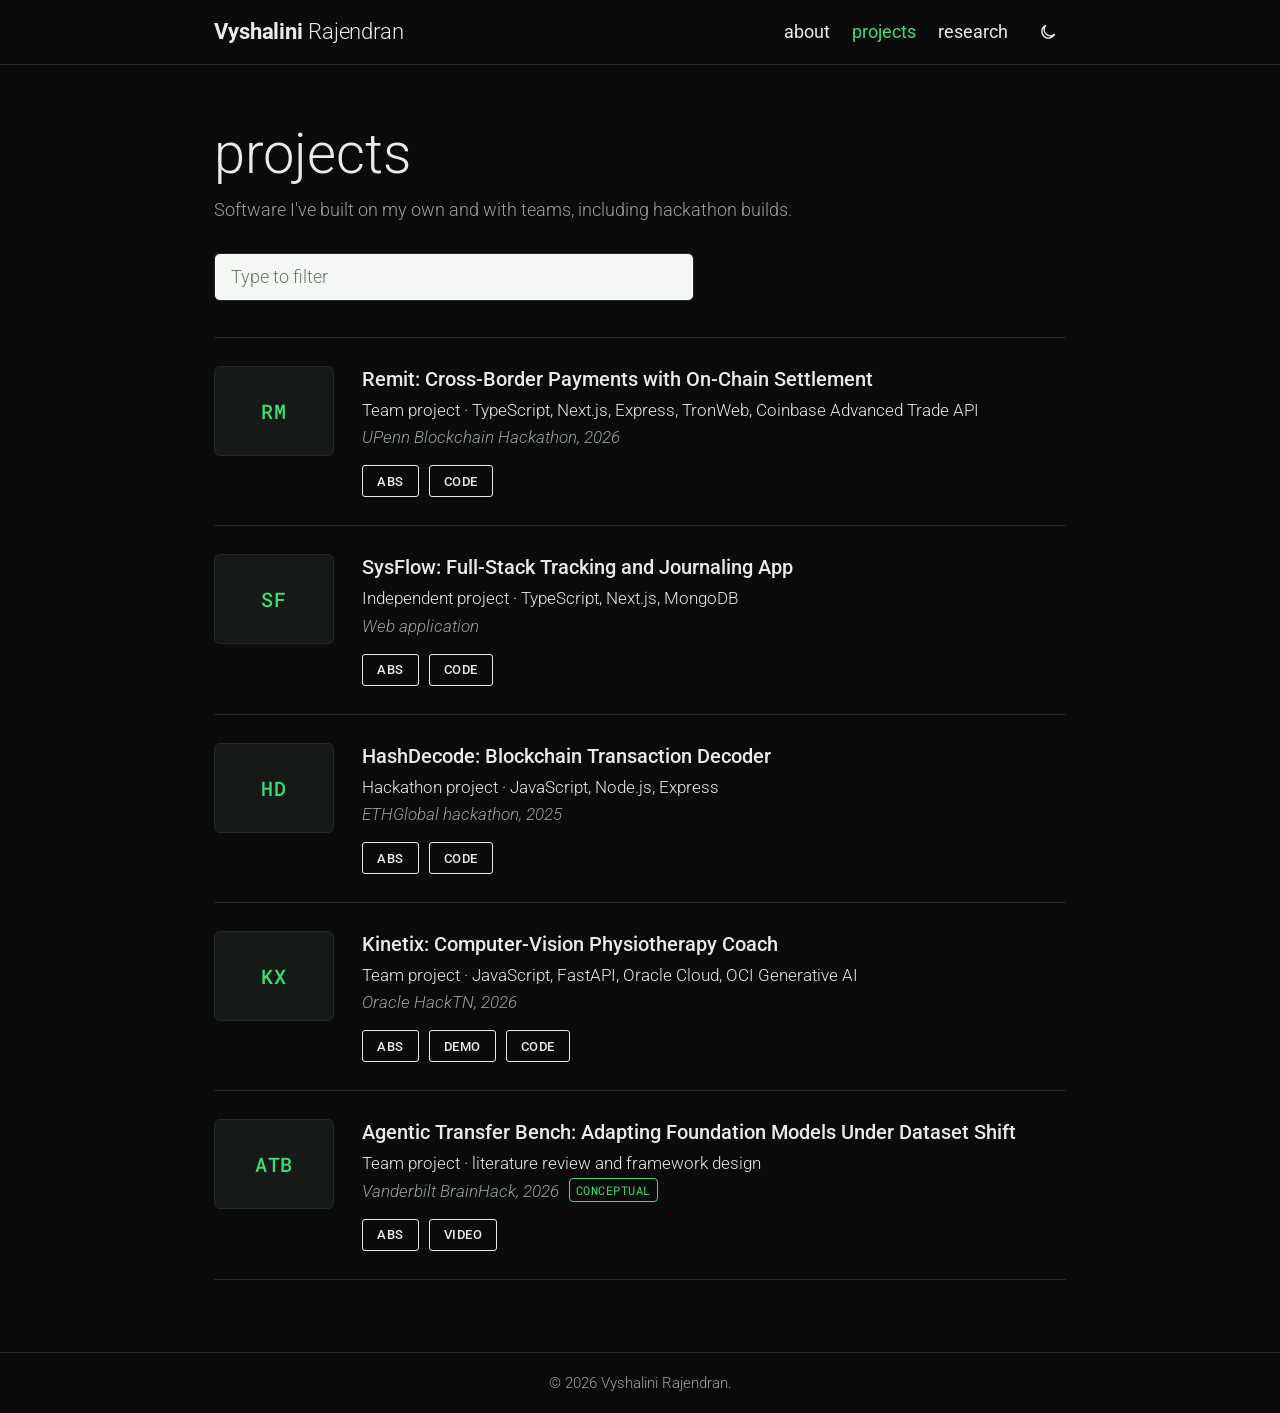
==== projects/index.html @ ce7a6e42 "Personal website: about, projects and research pages Co-Authored-By: Claude Opus 5.5 <noreply@anthro" ====
<!doctype html>
<html lang="en">
<head>
  <meta charset="utf-8">
  <meta name="viewport" content="width=device-width, initial-scale=1">
  <title>projects | Vyshalini Rajendran</title>
  <meta name="description" content="Projects by Vyshalini Rajendran: Remit, SysFlow, HashDecode, Kinetix, and Agentic Transfer Bench.">
  <link rel="icon" href="data:image/svg+xml,%3Csvg xmlns='http://www.w3.org/2000/svg' viewBox='0 0 64 64'%3E%3Crect width='64' height='64' rx='14' fill='%230a0b0a'/%3E%3Ctext x='32' y='42' font-family='Arial,sans-serif' font-weight='700' font-size='26' text-anchor='middle' fill='%233ddc7a'%3EVR%3C/text%3E%3C/svg%3E">
  <link rel="preconnect" href="https://fonts.googleapis.com">
  <link rel="preconnect" href="https://fonts.gstatic.com" crossorigin>
  <link href="https://fonts.googleapis.com/css2?family=Roboto:wght@300;400;500;700&family=Roboto+Mono:wght@400;500&display=swap" rel="stylesheet">
  <link rel="stylesheet" href="../styles.css">
  <script>try { if (localStorage.getItem('theme') === 'light') document.documentElement.dataset.theme = 'light'; } catch (e) {}</script>
</head>
<body>
  <a class="skip" href="#main">Skip to content</a>
  <header class="nav">
    <div class="wrap nav-inner">
      <a class="brand" href="../"><strong>Vyshalini</strong> Rajendran</a>
      <nav aria-label="Main">
        <button class="menu-btn" aria-expanded="false" aria-controls="nav-links">menu</button>
        <ul id="nav-links">
          <li><a href="../">about</a></li>
          <li><a href="./" aria-current="page">projects</a></li>
          <li><a href="../research/">research</a></li>
        </ul>
      </nav>
      <button class="theme-btn" type="button" aria-label="Switch color theme">
        <svg class="i-sun" viewBox="0 0 24 24" aria-hidden="true"><circle cx="12" cy="12" r="4.5"/><path d="M12 2v2.5M12 19.5V22M2 12h2.5M19.5 12H22M4.9 4.9l1.8 1.8M17.3 17.3l1.8 1.8M4.9 19.1l1.8-1.8M17.3 6.7l1.8-1.8"/></svg>
        <svg class="i-moon" viewBox="0 0 24 24" aria-hidden="true"><path d="M20 14.5A8 8 0 1 1 9.5 4a6.5 6.5 0 0 0 10.5 10.5z"/></svg>
      </button>
    </div>
  </header>

  <main id="main" class="wrap page">
    <h1 class="page-title">projects</h1>
    <p class="page-desc">Software I've built on my own and with teams, including hackathon builds.</p>
    <label class="sr" for="filter">Filter projects</label>
    <input class="filter" id="filter" type="search" placeholder="Type to filter" autocomplete="off">

    <ol class="entries">
      <li class="entry">
        <div class="thumb">
          <img src="../assets/img/projects/remit.png" alt="Screenshot of Remit" loading="lazy">
          <span class="ph" aria-hidden="true">RM</span>
        </div>
        <div>
          <h2>Remit: Cross-Border Payments with On-Chain Settlement</h2>
          <p class="who">Team project · TypeScript, Next.js, Express, TronWeb, Coinbase Advanced Trade API</p>
          <p class="venue">UPenn Blockchain Hackathon, 2026</p>
          <div class="btns">
            <button type="button" data-toggle aria-expanded="false" aria-controls="abs-remit">Abs</button>
            <a href="https://github.com/vysha-exe/Remit">Code</a>
          </div>
          <div class="abs" id="abs-remit" hidden>
            <p>A consumer-facing payment prototype: a Next.js front end and Express backend with live FX previews, transfer tracking and transaction history. Settlement runs as TRC-20 transfers on the TRON Nile testnet through TronWeb, with real testnet transaction IDs recorded. The Coinbase Advanced Trade API handles account retrieval and USDC purchase flows over CDP JWT authentication.</p>
            <p>Card data is kept to a minimum: the API stores only the last four digits, and expiry and CVV never reach the server. I split the technical and regulatory research across the team, coordinated the build under the deadline, and pitched the product. It's a testnet prototype, not a licensed or production payment service.</p>
          </div>
        </div>
      </li>

      <li class="entry">
        <div class="thumb">
          <img src="../assets/img/projects/sysflow.png" alt="Screenshot of SysFlow" loading="lazy">
          <span class="ph" aria-hidden="true">SF</span>
        </div>
        <div>
          <h2>SysFlow: Full-Stack Tracking and Journaling App</h2>
          <p class="who">Independent project · TypeScript, Next.js, MongoDB</p>
          <p class="venue">Web application</p>
          <div class="btns">
            <button type="button" data-toggle aria-expanded="false" aria-controls="abs-sysflow">Abs</button>
            <a href="https://github.com/vysha-exe/SysFlow">Code</a>
          </div>
          <div class="abs" id="abs-sysflow" hidden>
            <p>Email and password accounts with data scoped to a workspace in MongoDB; live session timers that can run in parallel and split cleanly into history intervals; a timeline with analytics; profile management with custom field templates; and a searchable journal with full create, edit and delete.</p>
          </div>
        </div>
      </li>

      <li class="entry">
        <div class="thumb">
          <img src="../assets/img/projects/hashdecode.png" alt="Screenshot of HashDecode" loading="lazy">
          <span class="ph" aria-hidden="true">HD</span>
        </div>
        <div>
          <h2>HashDecode: Blockchain Transaction Decoder</h2>
          <p class="who">Hackathon project · JavaScript, Node.js, Express</p>
          <p class="venue">ETHGlobal hackathon, 2025</p>
          <div class="btns">
            <button type="button" data-toggle aria-expanded="false" aria-controls="abs-hashdecode">Abs</button>
            <a href="https://github.com/vysha-exe/HashDecode">Code</a>
          </div>
          <div class="abs" id="abs-hashdecode" hidden>
            <p>Takes a raw transaction hash and returns a readable summary of what happened on-chain, with decoding logic for DeFi swaps and smart-contract interactions.</p>
          </div>
        </div>
      </li>

      <li class="entry">
        <div class="thumb">
          <img src="../assets/img/projects/kinetix.png" alt="Screenshot of Kinetix" loading="lazy">
          <span class="ph" aria-hidden="true">KX</span>
        </div>
        <div>
          <h2>Kinetix: Computer-Vision Physiotherapy Coach</h2>
          <p class="who">Team project · JavaScript, FastAPI, Oracle Cloud, OCI Generative AI</p>
          <p class="venue">Oracle HackTN, 2026</p>
          <div class="btns">
            <button type="button" data-toggle aria-expanded="false" aria-controls="abs-kinetix">Abs</button>
            <a href="https://kinetix-six-drab.vercel.app/">Demo</a>
            <a href="https://github.com/owhitleym-ui/kinetix">Code</a>
          </div>
          <div class="abs" id="abs-kinetix" hidden>
            <p>Patients practise their physical therapist's home exercises with live, on-camera form feedback, and the therapist reviews progress and approves AI-drafted plan changes. Pose tracking runs in the browser: 33 body landmarks become 26 joint angles, and a logistic-regression classifier trained on 1,700 physiotherapist-labeled reps flags common form errors.</p>
            <p>Oracle Cloud speech gives spoken coaching and Oracle Generative AI drafts session reports. I built backend components and the cloud integrations with my team.</p>
          </div>
        </div>
      </li>

      <li class="entry">
        <div class="thumb">
          <img src="../assets/img/projects/agentic-transfer-bench.png" alt="Slide from the Agentic Transfer Bench talk" loading="lazy">
          <span class="ph" aria-hidden="true">ATB</span>
        </div>
        <div>
          <h2>Agentic Transfer Bench: Adapting Foundation Models Under Dataset Shift</h2>
          <p class="who">Team project · literature review and framework design</p>
          <p class="venue">Vanderbilt BrainHack, 2026 <span class="status">Conceptual</span></p>
          <div class="btns">
            <button type="button" data-toggle aria-expanded="false" aria-controls="abs-atb">Abs</button>
            <a href="https://www.youtube.com/watch?v=_g11_lhBeKU">Video</a>
          </div>
          <div class="abs" id="abs-atb" hidden>
            <p>A review of agentic ML pipelines, foundation-model adaptation under dataset shift, transfer learning and human-in-the-loop oversight, applied to physiological (PPG) data. From it I designed an orchestration framework that separates deterministic preprocessing from agent decisions and defines how to evaluate adaptation and generalization. It's a framework design, not an implemented system.</p>
          </div>
        </div>
      </li>
    </ol>
    <p class="no-match" hidden>No projects match that filter.</p>
  </main>

  <footer class="footer"><p>© <span id="year">2026</span> Vyshalini Rajendran.</p></footer>
  <script src="../script.js"></script>
</body>
</html>
---- styles.css ----
/* ---------- Tokens: black and green by default, light variant via toggle ---------- */
:root {
  --bg: #0a0b0a;
  --surface: #121512;
  --ink: #e7ece8;
  --muted: #98a39b;
  --rule: #232a24;
  --accent: #3ddc7a;
  --accent-soft: #0f2a19;
  --on-accent: #03140a;
  --thumb: #151a16;
  --font: "Roboto", system-ui, -apple-system, "Segoe UI", sans-serif;
  --mono: "Roboto Mono", ui-monospace, Consolas, monospace;
  color-scheme: dark;
}
:root[data-theme="light"] {
  --bg: #ffffff;
  --surface: #f6f8f6;
  --ink: #111512;
  --muted: #5b665e;
  --rule: #e1e6e2;
  --accent: #15803d;
  --accent-soft: #e3f5e9;
  --on-accent: #ffffff;
  --thumb: #eef2ef;
  color-scheme: light;
}

/* ---------- Base ---------- */
*, *::before, *::after { box-sizing: border-box; }
html { -webkit-text-size-adjust: 100%; }
body {
  margin: 0; min-height: 100vh; display: flex; flex-direction: column;
  background: var(--bg); color: var(--ink);
  font: 300 18px/1.6 var(--font);
  -webkit-font-smoothing: antialiased;
}
main { flex: 1; }
h1, h2, h3 { margin: 0; line-height: 1.2; }
p { margin: 0 0 1em; }
a { color: var(--accent); text-decoration: none; }
a:hover { text-decoration: underline; text-underline-offset: 3px; }
strong { font-weight: 500; }
:focus-visible { outline: 2px solid var(--accent); outline-offset: 3px; border-radius: 4px; }
ul, ol { margin: 0; padding: 0; list-style: none; }
img { max-width: 100%; display: block; }
.sr { position: absolute; width: 1px; height: 1px; overflow: hidden; clip: rect(0 0 0 0); white-space: nowrap; }
.skip { position: absolute; left: 16px; top: -48px; background: var(--accent); color: var(--on-accent); padding: 8px 12px; border-radius: 6px; z-index: 20; }
.skip:focus { top: 12px; }
.wrap { width: 100%; max-width: 900px; margin: 0 auto; padding: 0 24px; }

/* ---------- Nav ---------- */
.nav { position: sticky; top: 0; z-index: 10; background: var(--bg); border-bottom: 1px solid var(--rule); }
.nav-inner { display: flex; align-items: center; gap: 12px; min-height: 64px; }
.brand { font-size: 22px; color: var(--ink); letter-spacing: -0.005em; white-space: nowrap; }
.brand strong { font-weight: 700; }
.brand:hover { text-decoration: none; color: var(--ink); }
.nav nav { margin-left: auto; }
.nav ul { display: flex; gap: 2px; }
.nav ul a { display: block; padding: 6px 10px; font-size: 18px; font-weight: 400; color: var(--ink); text-transform: lowercase; }
.nav ul a:hover { color: var(--accent); text-decoration: none; }
.nav ul a[aria-current="page"] { color: var(--accent); }
.theme-btn, .menu-btn {
  font: 400 15px/1 var(--font); color: var(--ink); background: transparent;
  border: 0; border-radius: 6px; height: 36px; cursor: pointer;
}
.menu-btn { display: none; padding: 0 8px; text-transform: lowercase; font-size: 18px; }
.theme-btn { width: 36px; display: grid; place-items: center; }
.theme-btn svg { width: 20px; height: 20px; fill: none; stroke: currentColor; stroke-width: 1.6; stroke-linecap: round; }
.theme-btn:hover, .menu-btn:hover { color: var(--accent); }
.i-sun { display: none; }
:root[data-theme="light"] .i-sun { display: block; }
:root[data-theme="light"] .i-moon { display: none; }

/* ---------- Page header ---------- */
.page { padding-top: 56px; padding-bottom: 72px; }
.page-title { font-size: clamp(40px, 7vw, 56px); font-weight: 300; margin-bottom: 8px; }
.page-title strong { font-weight: 700; }
.page-desc { color: var(--muted); margin-bottom: 28px; }
.section-title { font-size: 26px; font-weight: 300; color: var(--accent); margin: 48px 0 16px; text-transform: lowercase; }

/* ---------- About ---------- */
.profile { float: right; width: 240px; margin: 6px 0 20px 32px; }
.profile .frame { position: relative; aspect-ratio: 4 / 5; border-radius: 6px; overflow: hidden; background: var(--thumb); border: 1px solid var(--rule); }
.profile img { width: 100%; height: 100%; object-fit: cover; }
.profile .ph { display: none; }
.profile .frame.empty img { display: none; }
.profile .frame.empty .ph { position: absolute; inset: 0; display: grid; place-items: center; text-align: center; padding: 16px; font: 400 13px/1.5 var(--mono); color: var(--muted); }
.bio p { font-size: 18.5px; }
.clear { clear: both; }

.table { border-top: 1px solid var(--rule); }
.table li { display: grid; grid-template-columns: 170px minmax(0, 1fr); gap: 20px; padding: 12px 0; border-bottom: 1px solid var(--rule); font-size: 16.5px; }
.table .date { font: 400 14px/1.9 var(--mono); color: var(--muted); }
.table .role { font-weight: 500; }
.table .org { color: var(--muted); }

.skills li { display: grid; grid-template-columns: 170px minmax(0, 1fr); gap: 20px; padding: 6px 0; font-size: 16.5px; }
.skills .k { font: 400 14px/1.9 var(--mono); color: var(--muted); }

.social { display: flex; flex-wrap: wrap; justify-content: center; gap: 28px; margin-top: 48px; }
.social a { display: inline-flex; align-items: center; gap: 8px; color: var(--ink); font-size: 16px; }
.social a:hover { color: var(--accent); text-decoration: none; }
.social svg { width: 26px; height: 26px; fill: currentColor; }
.contact-note { text-align: center; color: var(--muted); margin-top: 16px; font-size: 16px; }

/* ---------- Filter ---------- */
.filter {
  width: 100%; max-width: 480px; height: 48px; padding: 0 16px; margin-bottom: 8px;
  font: 300 18px var(--font); color: #111; background: #f5f7f5;
  border: 1px solid var(--rule); border-radius: 6px;
}
.filter::placeholder { color: #6b746d; }
.no-match { color: var(--muted); padding: 24px 0; }
.no-match[hidden] { display: none; }

/* ---------- Entries (publication-style list) ---------- */
.entries { border-top: 1px solid var(--rule); margin-top: 28px; }
.entry { display: grid; grid-template-columns: 120px minmax(0, 1fr); gap: 28px; padding: 28px 0; border-bottom: 1px solid var(--rule); }
.entry[hidden] { display: none; }
.thumb { position: relative; width: 120px; aspect-ratio: 4 / 3; border-radius: 6px; overflow: hidden; background: var(--thumb); border: 1px solid var(--rule); }
.thumb img { width: 100%; height: 100%; object-fit: cover; }
.thumb .ph { display: none; }
.thumb.empty img { display: none; }
.thumb.empty .ph { position: absolute; inset: 0; display: grid; place-items: center; font: 500 20px var(--mono); color: var(--accent); letter-spacing: 0.04em; }
.entry h2 { font-size: 20px; font-weight: 500; line-height: 1.35; margin-bottom: 4px; }
.entry .who { color: var(--ink); margin: 0; font-size: 17px; }
.entry .venue { font-style: italic; margin: 0; font-size: 17px; color: var(--muted); }
.entry .status { font: 400 12px/1 var(--mono); font-style: normal; text-transform: uppercase; letter-spacing: 0.04em; color: var(--accent); border: 1px solid var(--accent); border-radius: 4px; padding: 3px 6px; margin-left: 6px; vertical-align: 2px; white-space: nowrap; }
.btns { display: flex; flex-wrap: wrap; gap: 10px; margin-top: 14px; }
.btns a, .btns button {
  display: inline-flex; align-items: center; height: 32px; padding: 0 14px;
  font: 500 13px/1 var(--font); letter-spacing: 0.04em; text-transform: uppercase;
  color: var(--ink); background: transparent; border: 1px solid var(--ink); border-radius: 3px; cursor: pointer;
}
.btns a:hover, .btns button:hover, .btns button[aria-expanded="true"] { background: var(--accent); border-color: var(--accent); color: var(--on-accent); text-decoration: none; }
.abs { margin-top: 18px; padding: 18px 20px; border: 1px solid var(--rule); border-radius: 6px; background: var(--surface); font-size: 16.5px; }
.abs[hidden] { display: none; }
.abs p:last-child, .abs ul:last-child { margin-bottom: 0; }
.abs ul { list-style: disc; padding-left: 20px; margin-bottom: 1em; }
.abs li { margin-bottom: 4px; }
.tags { display: flex; flex-wrap: wrap; gap: 6px; margin-top: 12px; }
.tags span { font: 400 12.5px/1 var(--mono); color: var(--muted); border: 1px solid var(--rule); border-radius: 4px; padding: 5px 7px; }

.metrics { display: grid; grid-template-columns: repeat(3, minmax(0, 1fr)); gap: 18px; margin: 16px 0; }
.metrics dt { font-size: 30px; font-weight: 400; color: var(--accent); line-height: 1.1; margin-bottom: 4px; }
.metrics dd { margin: 0; font-size: 14.5px; color: var(--muted); line-height: 1.5; }

.motif { margin: 8px auto 16px; max-width: 260px; }
.motif svg { width: 100%; height: auto; }
.motif .ax line { stroke: var(--muted); stroke-width: 1.2; }
.motif .layers line { stroke: var(--rule); stroke-dasharray: 3 4; }
.motif .l4 { fill: var(--accent-soft); }
.motif .ltxt text { font: 400 11px var(--mono); fill: var(--muted); text-anchor: end; }
.motif .gamma, .motif .beta { fill: none; stroke-width: 2.4; stroke-linecap: round; }
.motif .gamma { stroke: var(--accent); }
.motif .beta { stroke: var(--muted); }
.motif .cross { fill: var(--surface); stroke: var(--ink); stroke-width: 1.8; }
.motif .k { font: 500 12px var(--mono); }
.motif .k-g { fill: var(--accent); }
.motif .k-b { fill: var(--muted); }
.motif .axlab { font: 400 11px var(--mono); fill: var(--muted); text-anchor: middle; }
.motif figcaption { font-size: 13px; color: var(--muted); text-align: center; margin-top: 6px; }

/* ---------- Footer ---------- */
.footer { border-top: 1px solid var(--rule); padding: 18px 0; text-align: center; font-size: 15px; color: var(--muted); }
.footer p { margin: 0; }

/* ---------- Responsive ---------- */
@media (max-width: 720px) {
  body { font-size: 17px; }
  .wrap { padding: 0 16px; }
  .menu-btn { display: inline-block; }
  .nav ul {
    display: none; position: absolute; left: 0; right: 0; top: 64px;
    flex-direction: column; padding: 4px 16px 12px; background: var(--bg); border-bottom: 1px solid var(--rule);
  }
  .nav ul.open { display: flex; }
  .nav ul a { padding: 12px 4px; }
  .page { padding-top: 36px; }
  .profile { float: none; width: 200px; margin: 0 0 24px; }
  .table li, .skills li { grid-template-columns: 1fr; gap: 2px; }
  .entry { grid-template-columns: 1fr; gap: 14px; }
  .metrics { grid-template-columns: 1fr; }
}
@media (max-width: 380px) {
  .brand { font-size: 19px; }
}
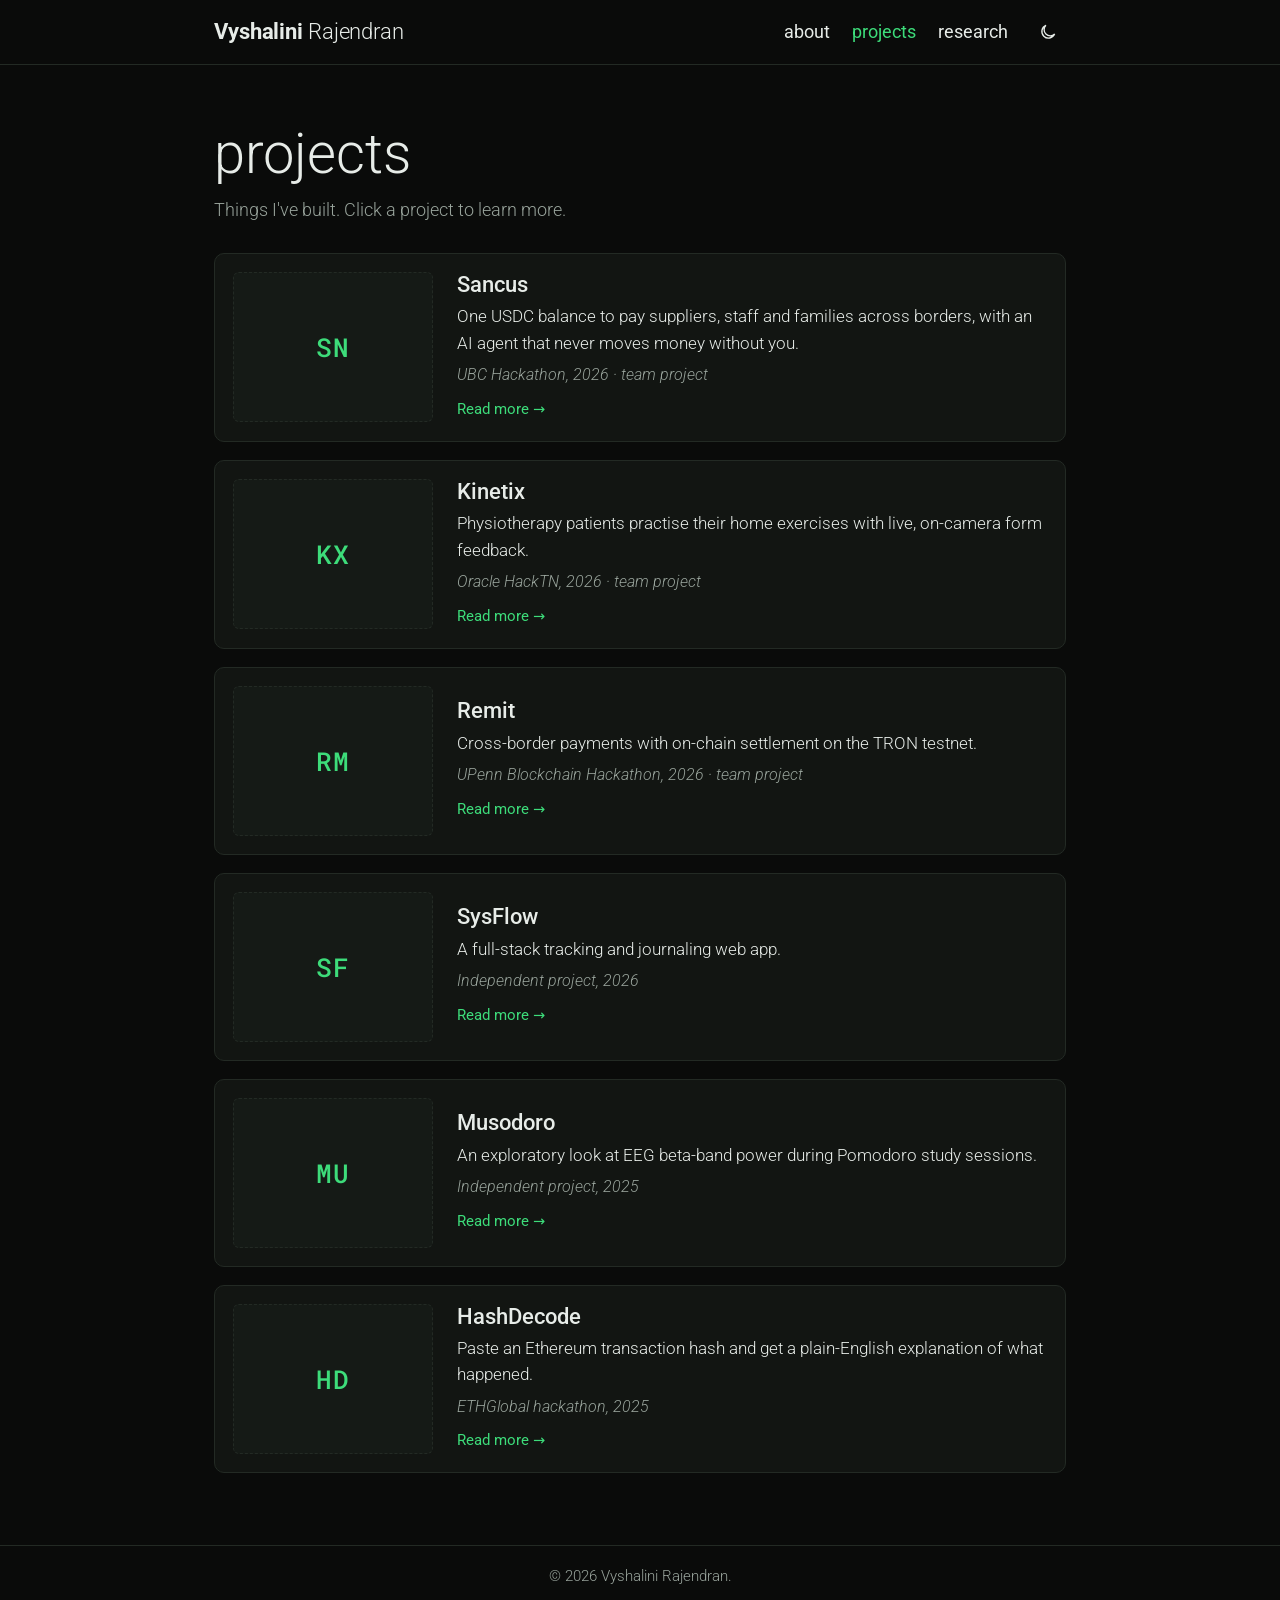
==== commit 6ace0545: "New about bio and headshot, project detail pages, vFLIP3 poster on research page Co-Authored-By: Cla" ====
--- a/projects/index.html
+++ b/projects/index.html
@@ -4,7 +4,10 @@
   <meta charset="utf-8">
   <meta name="viewport" content="width=device-width, initial-scale=1">
   <title>projects | Vyshalini Rajendran</title>
-  <meta name="description" content="Projects by Vyshalini Rajendran: Remit, SysFlow, HashDecode, Kinetix, and Agentic Transfer Bench.">
+  <meta name="description" content="Projects by Vyshalini Rajendran: Sancus, Kinetix, Remit, SysFlow, Musodoro and HashDecode.">
+  <meta property="og:title" content="projects | Vyshalini Rajendran">
+  <meta property="og:description" content="Projects by Vyshalini Rajendran: Sancus, Kinetix, Remit, SysFlow, Musodoro and HashDecode.">
+  <meta property="og:type" content="website">
   <link rel="icon" href="data:image/svg+xml,%3Csvg xmlns='http://www.w3.org/2000/svg' viewBox='0 0 64 64'%3E%3Crect width='64' height='64' rx='14' fill='%230a0b0a'/%3E%3Ctext x='32' y='42' font-family='Arial,sans-serif' font-weight='700' font-size='26' text-anchor='middle' fill='%233ddc7a'%3EVR%3C/text%3E%3C/svg%3E">
   <link rel="preconnect" href="https://fonts.googleapis.com">
   <link rel="preconnect" href="https://fonts.gstatic.com" crossorigin>
@@ -21,7 +24,7 @@
         <button class="menu-btn" aria-expanded="false" aria-controls="nav-links">menu</button>
         <ul id="nav-links">
           <li><a href="../">about</a></li>
-          <li><a href="./" aria-current="page">projects</a></li>
+          <li><a href="../projects/" aria-current="page">projects</a></li>
           <li><a href="../research/">research</a></li>
         </ul>
       </nav>
@@ -34,110 +37,81 @@
 
   <main id="main" class="wrap page">
     <h1 class="page-title">projects</h1>
-    <p class="page-desc">Software I've built on my own and with teams, including hackathon builds.</p>
-    <label class="sr" for="filter">Filter projects</label>
-    <input class="filter" id="filter" type="search" placeholder="Type to filter" autocomplete="off">
-
-    <ol class="entries">
-      <li class="entry">
+    <p class="page-desc">Things I've built. Click a project to learn more.</p>
+    <ol class="plist">
+      <li class="pcard">
         <div class="thumb">
-          <img src="../assets/img/projects/remit.png" alt="Screenshot of Remit" loading="lazy">
+          <img src="../assets/img/projects/sancus.png" alt="" loading="lazy">
+          <span class="ph" aria-hidden="true">SN</span>
+        </div>
+        <div>
+          <h2><a href="sancus/">Sancus</a></h2>
+          <p class="one">One USDC balance to pay suppliers, staff and families across borders, with an AI agent that never moves money without you.</p>
+          <p class="venue">UBC Hackathon, 2026 · team project</p>
+          <span class="more" aria-hidden="true">Read more →</span>
+        </div>
+      </li>
+      <li class="pcard">
+        <div class="thumb">
+          <img src="../assets/img/projects/kinetix.png" alt="" loading="lazy">
+          <span class="ph" aria-hidden="true">KX</span>
+        </div>
+        <div>
+          <h2><a href="kinetix/">Kinetix</a></h2>
+          <p class="one">Physiotherapy patients practise their home exercises with live, on-camera form feedback.</p>
+          <p class="venue">Oracle HackTN, 2026 · team project</p>
+          <span class="more" aria-hidden="true">Read more →</span>
+        </div>
+      </li>
+      <li class="pcard">
+        <div class="thumb">
+          <img src="../assets/img/projects/remit.png" alt="" loading="lazy">
           <span class="ph" aria-hidden="true">RM</span>
         </div>
         <div>
-          <h2>Remit: Cross-Border Payments with On-Chain Settlement</h2>
-          <p class="who">Team project · TypeScript, Next.js, Express, TronWeb, Coinbase Advanced Trade API</p>
-          <p class="venue">UPenn Blockchain Hackathon, 2026</p>
-          <div class="btns">
-            <button type="button" data-toggle aria-expanded="false" aria-controls="abs-remit">Abs</button>
-            <a href="https://github.com/vysha-exe/Remit">Code</a>
-          </div>
-          <div class="abs" id="abs-remit" hidden>
-            <p>A consumer-facing payment prototype: a Next.js front end and Express backend with live FX previews, transfer tracking and transaction history. Settlement runs as TRC-20 transfers on the TRON Nile testnet through TronWeb, with real testnet transaction IDs recorded. The Coinbase Advanced Trade API handles account retrieval and USDC purchase flows over CDP JWT authentication.</p>
-            <p>Card data is kept to a minimum: the API stores only the last four digits, and expiry and CVV never reach the server. I split the technical and regulatory research across the team, coordinated the build under the deadline, and pitched the product. It's a testnet prototype, not a licensed or production payment service.</p>
-          </div>
+          <h2><a href="remit/">Remit</a></h2>
+          <p class="one">Cross-border payments with on-chain settlement on the TRON testnet.</p>
+          <p class="venue">UPenn Blockchain Hackathon, 2026 · team project</p>
+          <span class="more" aria-hidden="true">Read more →</span>
         </div>
       </li>
-
-      <li class="entry">
+      <li class="pcard">
         <div class="thumb">
-          <img src="../assets/img/projects/sysflow.png" alt="Screenshot of SysFlow" loading="lazy">
+          <img src="../assets/img/projects/sysflow.png" alt="" loading="lazy">
           <span class="ph" aria-hidden="true">SF</span>
         </div>
         <div>
-          <h2>SysFlow: Full-Stack Tracking and Journaling App</h2>
-          <p class="who">Independent project · TypeScript, Next.js, MongoDB</p>
-          <p class="venue">Web application</p>
-          <div class="btns">
-            <button type="button" data-toggle aria-expanded="false" aria-controls="abs-sysflow">Abs</button>
-            <a href="https://github.com/vysha-exe/SysFlow">Code</a>
-          </div>
-          <div class="abs" id="abs-sysflow" hidden>
-            <p>Email and password accounts with data scoped to a workspace in MongoDB; live session timers that can run in parallel and split cleanly into history intervals; a timeline with analytics; profile management with custom field templates; and a searchable journal with full create, edit and delete.</p>
-          </div>
+          <h2><a href="sysflow/">SysFlow</a></h2>
+          <p class="one">A full-stack tracking and journaling web app.</p>
+          <p class="venue">Independent project, 2026</p>
+          <span class="more" aria-hidden="true">Read more →</span>
         </div>
       </li>
-
-      <li class="entry">
+      <li class="pcard">
         <div class="thumb">
-          <img src="../assets/img/projects/hashdecode.png" alt="Screenshot of HashDecode" loading="lazy">
+          <img src="../assets/img/projects/musodoro.png" alt="" loading="lazy">
+          <span class="ph" aria-hidden="true">MU</span>
+        </div>
+        <div>
+          <h2><a href="musodoro/">Musodoro</a></h2>
+          <p class="one">An exploratory look at EEG beta-band power during Pomodoro study sessions.</p>
+          <p class="venue">Independent project, 2025</p>
+          <span class="more" aria-hidden="true">Read more →</span>
+        </div>
+      </li>
+      <li class="pcard">
+        <div class="thumb">
+          <img src="../assets/img/projects/hashdecode.png" alt="" loading="lazy">
           <span class="ph" aria-hidden="true">HD</span>
         </div>
         <div>
-          <h2>HashDecode: Blockchain Transaction Decoder</h2>
-          <p class="who">Hackathon project · JavaScript, Node.js, Express</p>
+          <h2><a href="hashdecode/">HashDecode</a></h2>
+          <p class="one">Paste an Ethereum transaction hash and get a plain-English explanation of what happened.</p>
           <p class="venue">ETHGlobal hackathon, 2025</p>
-          <div class="btns">
-            <button type="button" data-toggle aria-expanded="false" aria-controls="abs-hashdecode">Abs</button>
-            <a href="https://github.com/vysha-exe/HashDecode">Code</a>
-          </div>
-          <div class="abs" id="abs-hashdecode" hidden>
-            <p>Takes a raw transaction hash and returns a readable summary of what happened on-chain, with decoding logic for DeFi swaps and smart-contract interactions.</p>
-          </div>
-        </div>
-      </li>
-
-      <li class="entry">
-        <div class="thumb">
-          <img src="../assets/img/projects/kinetix.png" alt="Screenshot of Kinetix" loading="lazy">
-          <span class="ph" aria-hidden="true">KX</span>
-        </div>
-        <div>
-          <h2>Kinetix: Computer-Vision Physiotherapy Coach</h2>
-          <p class="who">Team project · JavaScript, FastAPI, Oracle Cloud, OCI Generative AI</p>
-          <p class="venue">Oracle HackTN, 2026</p>
-          <div class="btns">
-            <button type="button" data-toggle aria-expanded="false" aria-controls="abs-kinetix">Abs</button>
-            <a href="https://kinetix-six-drab.vercel.app/">Demo</a>
-            <a href="https://github.com/owhitleym-ui/kinetix">Code</a>
-          </div>
-          <div class="abs" id="abs-kinetix" hidden>
-            <p>Patients practise their physical therapist's home exercises with live, on-camera form feedback, and the therapist reviews progress and approves AI-drafted plan changes. Pose tracking runs in the browser: 33 body landmarks become 26 joint angles, and a logistic-regression classifier trained on 1,700 physiotherapist-labeled reps flags common form errors.</p>
-            <p>Oracle Cloud speech gives spoken coaching and Oracle Generative AI drafts session reports. I built backend components and the cloud integrations with my team.</p>
-          </div>
-        </div>
-      </li>
-
-      <li class="entry">
-        <div class="thumb">
-          <img src="../assets/img/projects/agentic-transfer-bench.png" alt="Slide from the Agentic Transfer Bench talk" loading="lazy">
-          <span class="ph" aria-hidden="true">ATB</span>
-        </div>
-        <div>
-          <h2>Agentic Transfer Bench: Adapting Foundation Models Under Dataset Shift</h2>
-          <p class="who">Team project · literature review and framework design</p>
-          <p class="venue">Vanderbilt BrainHack, 2026 <span class="status">Conceptual</span></p>
-          <div class="btns">
-            <button type="button" data-toggle aria-expanded="false" aria-controls="abs-atb">Abs</button>
-            <a href="https://www.youtube.com/watch?v=_g11_lhBeKU">Video</a>
-          </div>
-          <div class="abs" id="abs-atb" hidden>
-            <p>A review of agentic ML pipelines, foundation-model adaptation under dataset shift, transfer learning and human-in-the-loop oversight, applied to physiological (PPG) data. From it I designed an orchestration framework that separates deterministic preprocessing from agent decisions and defines how to evaluate adaptation and generalization. It's a framework design, not an implemented system.</p>
-          </div>
+          <span class="more" aria-hidden="true">Read more →</span>
         </div>
       </li>
     </ol>
-    <p class="no-match" hidden>No projects match that filter.</p>
   </main>
 
   <footer class="footer"><p>© <span id="year">2026</span> Vyshalini Rajendran.</p></footer>
--- a/styles.css
+++ b/styles.css
@@ -186,3 +186,62 @@
 @media (max-width: 380px) {
   .brand { font-size: 19px; }
 }
+
+/* ---------- About: greeting ---------- */
+.hello { font-size: 26px; font-weight: 400; margin-bottom: 12px; }
+
+/* ---------- Project list: clickable cards ---------- */
+.plist { display: grid; gap: 18px; margin-top: 28px; }
+.pcard {
+  position: relative; display: grid; grid-template-columns: 200px minmax(0, 1fr); gap: 24px; align-items: center;
+  padding: 18px; border: 1px solid var(--rule); border-radius: 10px; background: var(--surface);
+  transition: border-color .15s ease, transform .15s ease;
+}
+.pcard:hover { border-color: var(--accent); transform: translateY(-2px); }
+.pcard .thumb { width: 200px; }
+.pcard h2 { font-size: 22px; font-weight: 500; margin-bottom: 6px; }
+.pcard h2 a { color: var(--ink); }
+.pcard h2 a::after { content: ""; position: absolute; inset: 0; border-radius: 10px; }
+.pcard h2 a:hover { text-decoration: none; }
+.pcard .one { margin: 0 0 6px; font-size: 16.5px; }
+.pcard .venue { margin: 0; font-style: italic; color: var(--muted); font-size: 15.5px; }
+.pcard .more { display: inline-block; margin-top: 10px; font-size: 14.5px; color: var(--accent); font-weight: 400; }
+.pcard .thumb.empty .ph { font-size: 26px; }
+
+/* ---------- Project detail ---------- */
+.back { display: inline-block; font-size: 16px; margin-bottom: 24px; }
+.detail h1 { font-size: clamp(36px, 6vw, 48px); font-weight: 500; margin-bottom: 10px; }
+.detail .one { font-size: 20px; line-height: 1.5; margin-bottom: 8px; }
+.detail .venue { font-style: italic; color: var(--muted); margin: 0; }
+.shot { margin: 28px 0 8px; }
+.shot .frame { position: relative; aspect-ratio: 16 / 9; border-radius: 10px; overflow: hidden; background: var(--thumb); border: 1px solid var(--rule); }
+.shot img { width: 100%; height: 100%; object-fit: cover; }
+.shot .ph { display: none; }
+.shot .frame.empty img { display: none; }
+.shot .frame.empty .ph { position: absolute; inset: 0; display: grid; place-items: center; font: 400 14px/1.5 var(--mono); color: var(--muted); text-align: center; padding: 16px; }
+.detail h2 { font-size: 24px; font-weight: 300; color: var(--accent); margin: 40px 0 12px; text-transform: lowercase; }
+.detail ul.bul { list-style: disc; padding-left: 22px; }
+.detail ul.bul li { margin-bottom: 8px; }
+.pager { display: flex; justify-content: space-between; gap: 16px; margin-top: 56px; padding-top: 20px; border-top: 1px solid var(--rule); font-size: 16px; }
+.pager a:only-child { margin-left: auto; }
+
+/* ---------- Research: poster ---------- */
+.paper h2.ptitle { font-size: clamp(24px, 3.4vw, 30px); font-weight: 500; line-height: 1.3; margin-bottom: 10px; }
+.authors { margin: 0 0 4px; font-size: 17px; }
+.authors b { font-weight: 600; text-decoration: underline; text-decoration-color: var(--accent); text-underline-offset: 3px; }
+.poster { margin: 28px 0 8px; }
+.poster a { display: block; border-radius: 8px; overflow: hidden; border: 1px solid var(--rule); background: #fff; }
+.poster a:hover { border-color: var(--accent); }
+.poster img { width: 100%; height: auto; }
+.poster figcaption { font-size: 14px; color: var(--muted); margin-top: 8px; text-align: center; }
+.paper h3 { font-size: 22px; font-weight: 300; color: var(--accent); margin: 36px 0 10px; text-transform: lowercase; }
+.paper ul.bul { list-style: disc; padding-left: 22px; }
+.paper ul.bul li { margin-bottom: 8px; }
+.fine { font-size: 15px; color: var(--muted); }
+
+.shot .frame.empty, .thumb.empty { border-style: dashed; }
+
+@media (max-width: 720px) {
+  .pcard { grid-template-columns: 1fr; gap: 14px; }
+  .pcard .thumb { width: 100%; }
+}
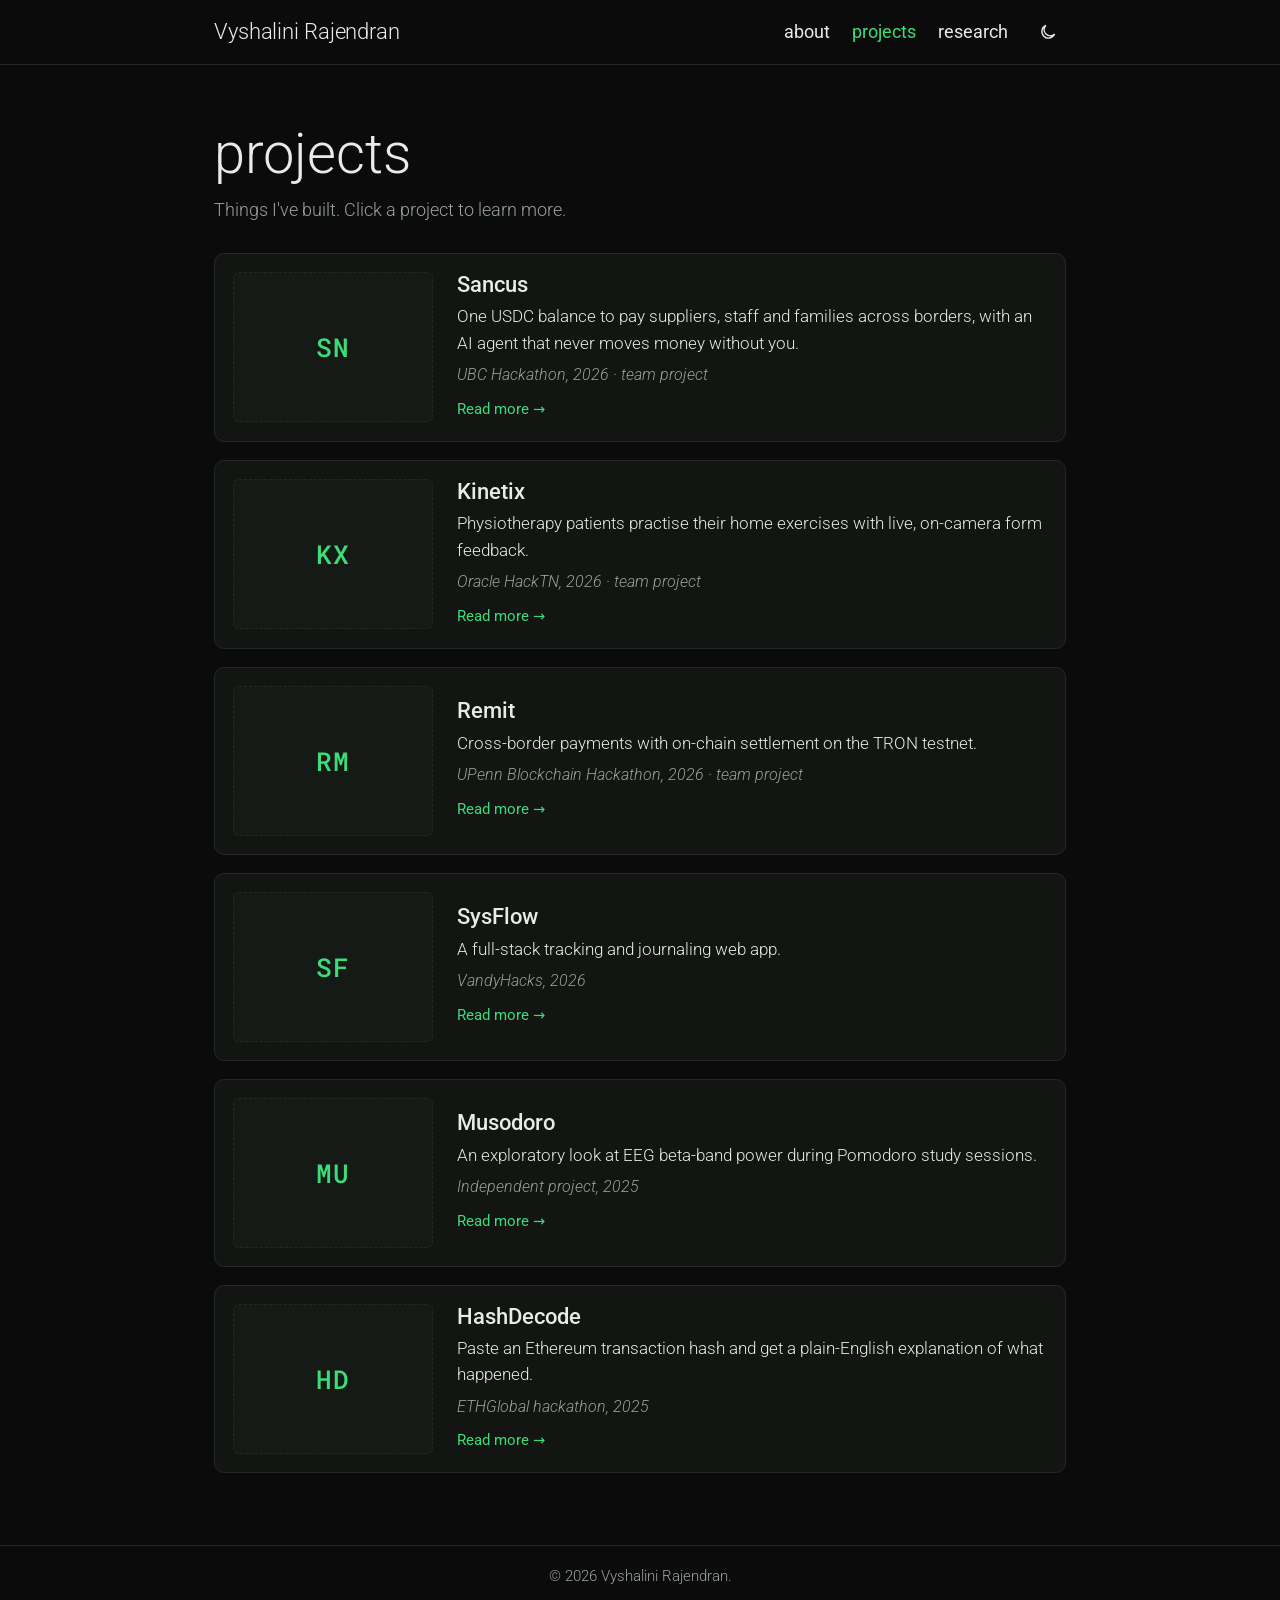
==== commit 5851048f: "SysFlow at VandyHacks 2026; unbold first name in title and nav Co-Authored-By: Claude Opus 5.5 <nore" ====
--- a/projects/index.html
+++ b/projects/index.html
@@ -19,7 +19,7 @@
   <a class="skip" href="#main">Skip to content</a>
   <header class="nav">
     <div class="wrap nav-inner">
-      <a class="brand" href="../"><strong>Vyshalini</strong> Rajendran</a>
+      <a class="brand" href="../">Vyshalini Rajendran</a>
       <nav aria-label="Main">
         <button class="menu-btn" aria-expanded="false" aria-controls="nav-links">menu</button>
         <ul id="nav-links">
@@ -83,7 +83,7 @@
         <div>
           <h2><a href="sysflow/">SysFlow</a></h2>
           <p class="one">A full-stack tracking and journaling web app.</p>
-          <p class="venue">Independent project, 2026</p>
+          <p class="venue">VandyHacks, 2026</p>
           <span class="more" aria-hidden="true">Read more →</span>
         </div>
       </li>
--- a/styles.css
+++ b/styles.css
@@ -188,7 +188,7 @@
 }
 
 /* ---------- About: greeting ---------- */
-.hello { font-size: 26px; font-weight: 400; margin-bottom: 12px; }
+.bio .hello { font-size: 26px; font-weight: 400; margin-bottom: 12px; }
 
 /* ---------- Project list: clickable cards ---------- */
 .plist { display: grid; gap: 18px; margin-top: 28px; }
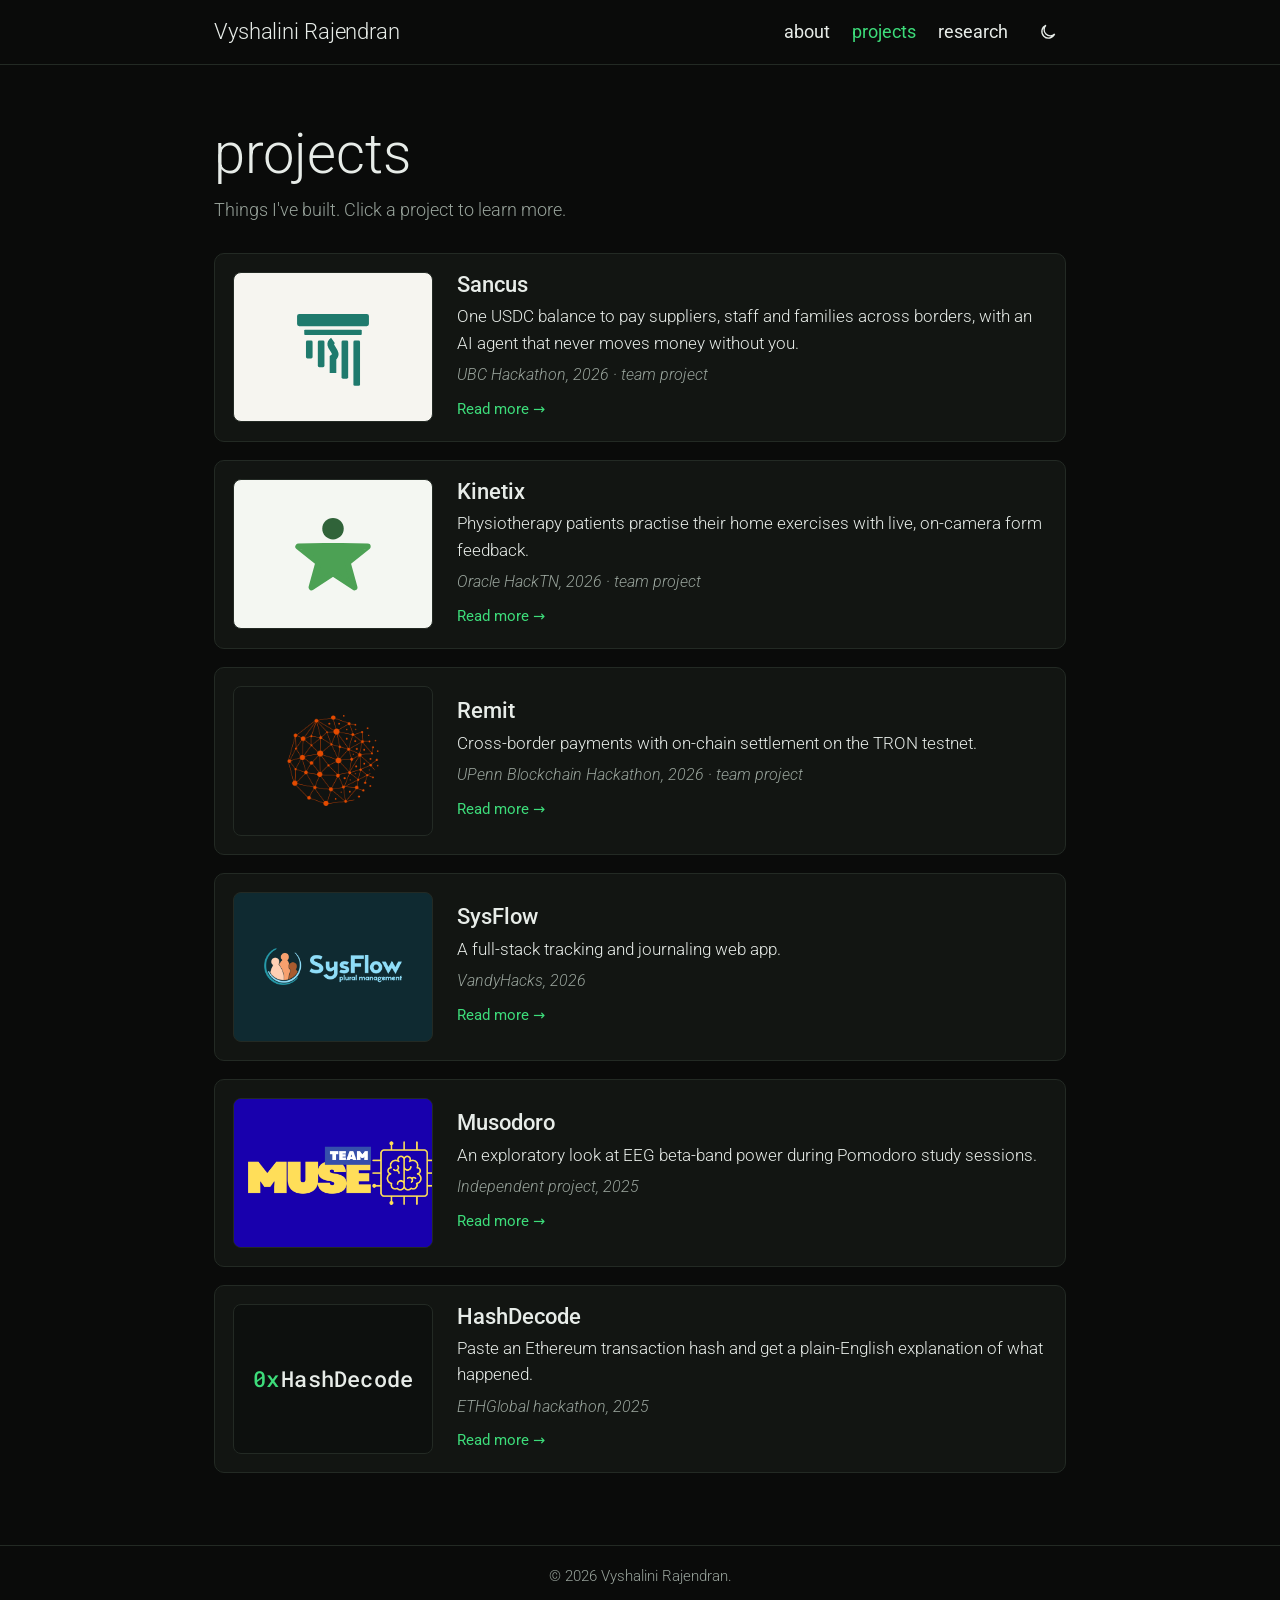
==== commit 321f28b4: "Project logos, Sancus and Kinetix screenshots, new headshot Co-Authored-By: Claude Opus 5.5 <noreply" ====
--- a/projects/index.html
+++ b/projects/index.html
@@ -40,10 +40,7 @@
     <p class="page-desc">Things I've built. Click a project to learn more.</p>
     <ol class="plist">
       <li class="pcard">
-        <div class="thumb">
-          <img src="../assets/img/projects/sancus.png" alt="" loading="lazy">
-          <span class="ph" aria-hidden="true">SN</span>
-        </div>
+        <div class="logo-tile" style="--tile:#f6f5f0"><img class="fit-contain" src="../assets/img/projects/sancus-logo.svg" alt="Sancus logo" loading="lazy"></div>
         <div>
           <h2><a href="sancus/">Sancus</a></h2>
           <p class="one">One USDC balance to pay suppliers, staff and families across borders, with an AI agent that never moves money without you.</p>
@@ -52,10 +49,7 @@
         </div>
       </li>
       <li class="pcard">
-        <div class="thumb">
-          <img src="../assets/img/projects/kinetix.png" alt="" loading="lazy">
-          <span class="ph" aria-hidden="true">KX</span>
-        </div>
+        <div class="logo-tile" style="--tile:#f4f7f2"><img class="fit-contain" src="../assets/img/projects/kinetix-logo.svg" alt="Kinetix logo" loading="lazy"></div>
         <div>
           <h2><a href="kinetix/">Kinetix</a></h2>
           <p class="one">Physiotherapy patients practise their home exercises with live, on-camera form feedback.</p>
@@ -64,10 +58,7 @@
         </div>
       </li>
       <li class="pcard">
-        <div class="thumb">
-          <img src="../assets/img/projects/remit.png" alt="" loading="lazy">
-          <span class="ph" aria-hidden="true">RM</span>
-        </div>
+        <div class="logo-tile" style="--tile:#101311"><img class="fit-contain" src="../assets/img/projects/remit-logo.png" alt="Remit logo" loading="lazy"></div>
         <div>
           <h2><a href="remit/">Remit</a></h2>
           <p class="one">Cross-border payments with on-chain settlement on the TRON testnet.</p>
@@ -76,10 +67,7 @@
         </div>
       </li>
       <li class="pcard">
-        <div class="thumb">
-          <img src="../assets/img/projects/sysflow.png" alt="" loading="lazy">
-          <span class="ph" aria-hidden="true">SF</span>
-        </div>
+        <div class="logo-tile" style="--tile:#0f2a31"><img class="fit-contain" src="../assets/img/projects/sysflow-logo.png" alt="SysFlow logo" loading="lazy"></div>
         <div>
           <h2><a href="sysflow/">SysFlow</a></h2>
           <p class="one">A full-stack tracking and journaling web app.</p>
@@ -88,10 +76,7 @@
         </div>
       </li>
       <li class="pcard">
-        <div class="thumb">
-          <img src="../assets/img/projects/musodoro.png" alt="" loading="lazy">
-          <span class="ph" aria-hidden="true">MU</span>
-        </div>
+        <div class="logo-tile" style="--tile:#1800ad"><img class="fit-cover" src="../assets/img/projects/musodoro-logo.png" alt="Musodoro logo" loading="lazy"></div>
         <div>
           <h2><a href="musodoro/">Musodoro</a></h2>
           <p class="one">An exploratory look at EEG beta-band power during Pomodoro study sessions.</p>
@@ -100,10 +85,7 @@
         </div>
       </li>
       <li class="pcard">
-        <div class="thumb">
-          <img src="../assets/img/projects/hashdecode.png" alt="" loading="lazy">
-          <span class="ph" aria-hidden="true">HD</span>
-        </div>
+        <div class="logo-tile" style="--tile:#0d100e"><span class="wordmark"><b>0x</b>HashDecode</span></div>
         <div>
           <h2><a href="hashdecode/">HashDecode</a></h2>
           <p class="one">Paste an Ethereum transaction hash and get a plain-English explanation of what happened.</p>
--- a/styles.css
+++ b/styles.css
@@ -245,3 +245,18 @@
   .pcard { grid-template-columns: 1fr; gap: 14px; }
   .pcard .thumb { width: 100%; }
 }
+
+/* ---------- Project logos ---------- */
+.logo-tile {
+  position: relative; display: grid; place-items: center; overflow: hidden;
+  width: 200px; aspect-ratio: 4 / 3; border-radius: 8px;
+  background: var(--tile, var(--thumb)); border: 1px solid var(--rule);
+}
+.logo-tile img.fit-contain { width: 70%; height: 62%; object-fit: contain; }
+.logo-tile img.fit-cover { position: absolute; inset: 0; width: 100%; height: 100%; object-fit: cover; }
+.logo-tile.big { width: 100%; aspect-ratio: 16 / 9; border-radius: 10px; }
+.logo-tile.big img.fit-contain { width: 46%; height: 50%; }
+.wordmark { font: 500 22px/1 var(--mono); color: #e7ece8; letter-spacing: 0.01em; }
+.wordmark b { color: #3ddc7a; font-weight: 500; margin-right: 2px; }
+.logo-tile.big .wordmark { font-size: clamp(28px, 6vw, 52px); }
+@media (max-width: 720px) { .logo-tile { width: 100%; } }
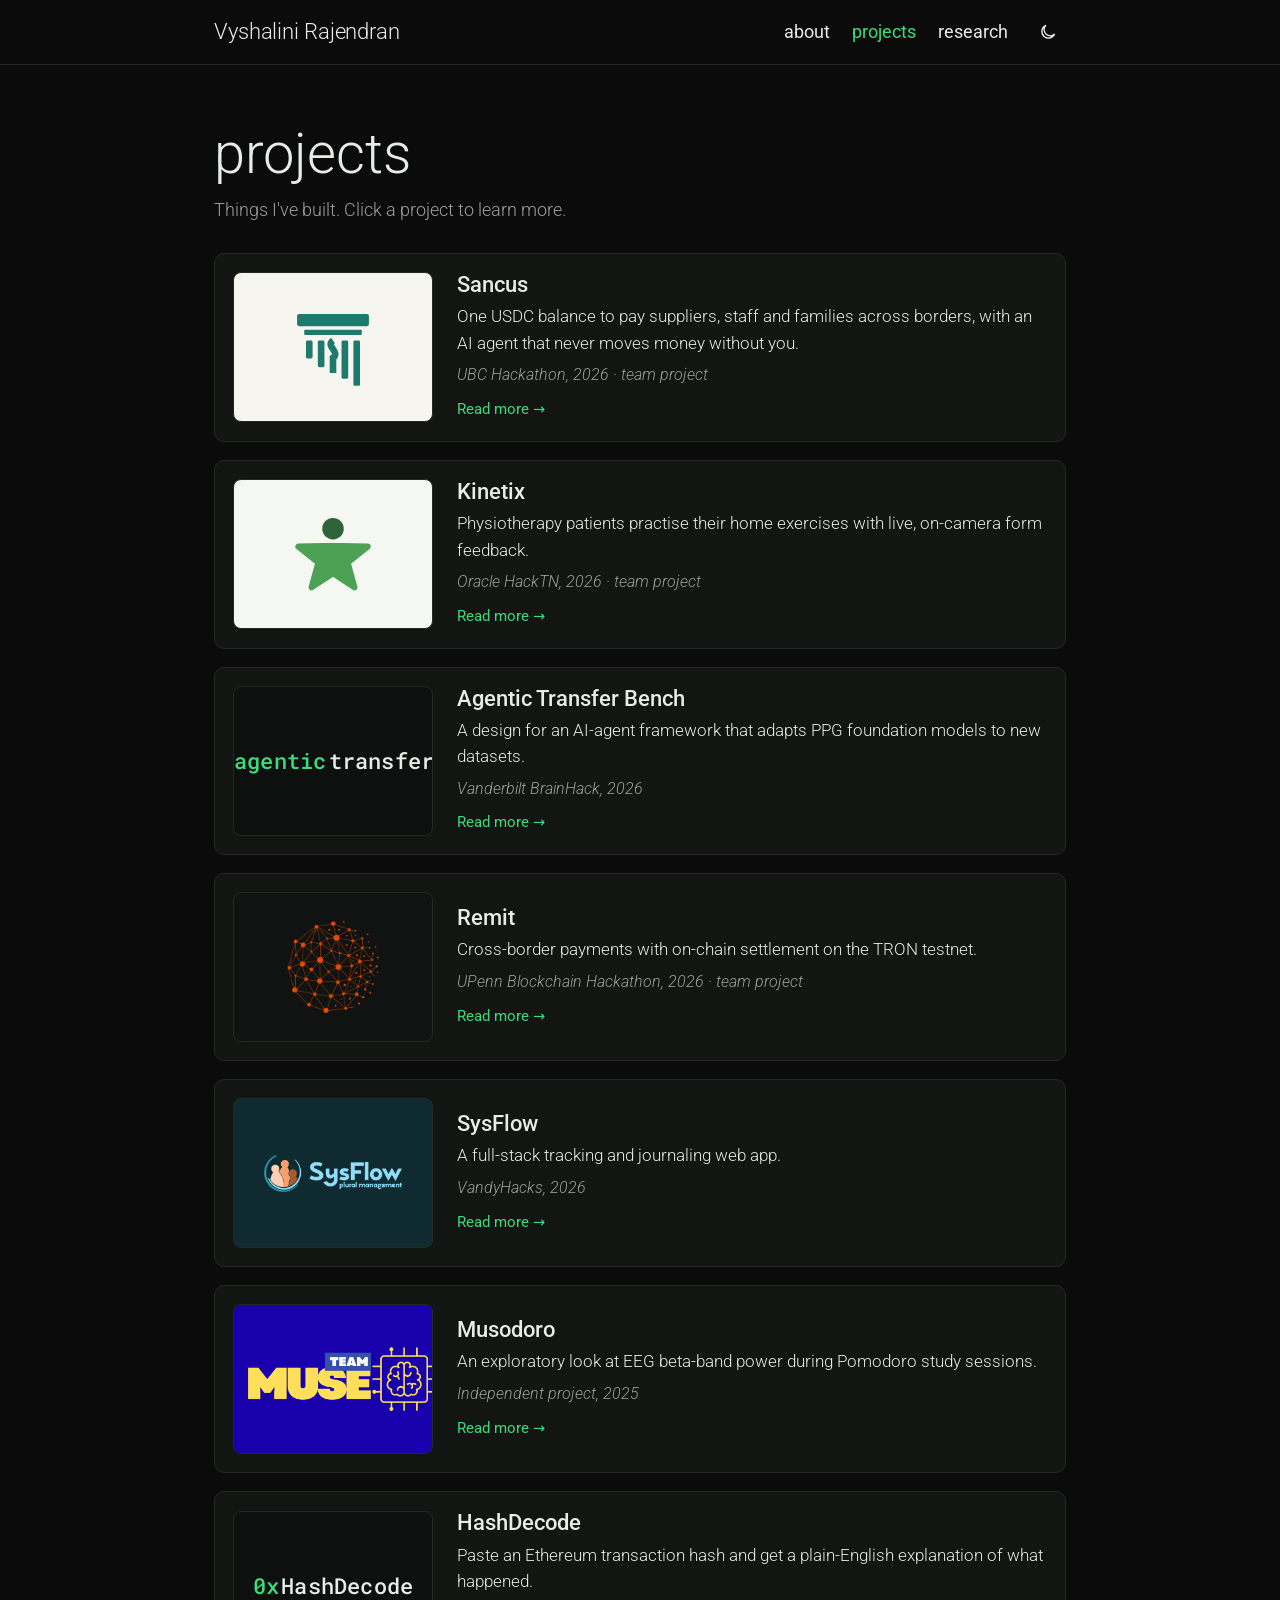
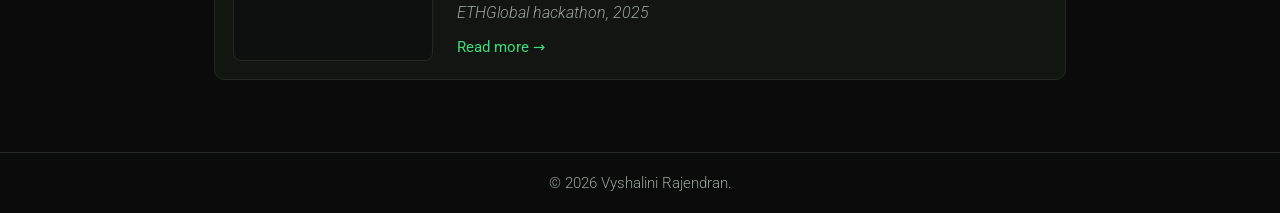
==== commit 5f1a27eb: "Update Digital Lab experience, drop team-leader title, add Agentic Transfer Bench project Co-Authore" ====
--- a/projects/index.html
+++ b/projects/index.html
@@ -4,9 +4,9 @@
   <meta charset="utf-8">
   <meta name="viewport" content="width=device-width, initial-scale=1">
   <title>projects | Vyshalini Rajendran</title>
-  <meta name="description" content="Projects by Vyshalini Rajendran: Sancus, Kinetix, Remit, SysFlow, Musodoro and HashDecode.">
+  <meta name="description" content="Projects by Vyshalini Rajendran: Sancus, Kinetix, Agentic Transfer Bench, Remit, SysFlow, Musodoro and HashDecode.">
   <meta property="og:title" content="projects | Vyshalini Rajendran">
-  <meta property="og:description" content="Projects by Vyshalini Rajendran: Sancus, Kinetix, Remit, SysFlow, Musodoro and HashDecode.">
+  <meta property="og:description" content="Projects by Vyshalini Rajendran: Sancus, Kinetix, Agentic Transfer Bench, Remit, SysFlow, Musodoro and HashDecode.">
   <meta property="og:type" content="website">
   <link rel="icon" href="data:image/svg+xml,%3Csvg xmlns='http://www.w3.org/2000/svg' viewBox='0 0 64 64'%3E%3Crect width='64' height='64' rx='14' fill='%230a0b0a'/%3E%3Ctext x='32' y='42' font-family='Arial,sans-serif' font-weight='700' font-size='26' text-anchor='middle' fill='%233ddc7a'%3EVR%3C/text%3E%3C/svg%3E">
   <link rel="preconnect" href="https://fonts.googleapis.com">
@@ -58,6 +58,15 @@
         </div>
       </li>
       <li class="pcard">
+        <div class="logo-tile" style="--tile:#0d100e"><span class="wordmark"><b>agentic</b>transfer&nbsp;bench</span></div>
+        <div>
+          <h2><a href="agentic-transfer-bench/">Agentic Transfer Bench</a></h2>
+          <p class="one">A design for an AI-agent framework that adapts PPG foundation models to new datasets.</p>
+          <p class="venue">Vanderbilt BrainHack, 2026</p>
+          <span class="more" aria-hidden="true">Read more →</span>
+        </div>
+      </li>
+      <li class="pcard">
         <div class="logo-tile" style="--tile:#101311"><img class="fit-contain" src="../assets/img/projects/remit-logo.png" alt="Remit logo" loading="lazy"></div>
         <div>
           <h2><a href="remit/">Remit</a></h2>
--- a/styles.css
+++ b/styles.css
@@ -260,3 +260,7 @@
 .wordmark b { color: #3ddc7a; font-weight: 500; margin-right: 2px; }
 .logo-tile.big .wordmark { font-size: clamp(28px, 6vw, 52px); }
 @media (max-width: 720px) { .logo-tile { width: 100%; } }
+
+/* experience details */
+.table .sub { margin: 8px 0 0; padding-left: 18px; list-style: disc; }
+.table .sub li { display: list-item; border: 0; padding: 3px 0; font-size: 15px; color: var(--muted); }
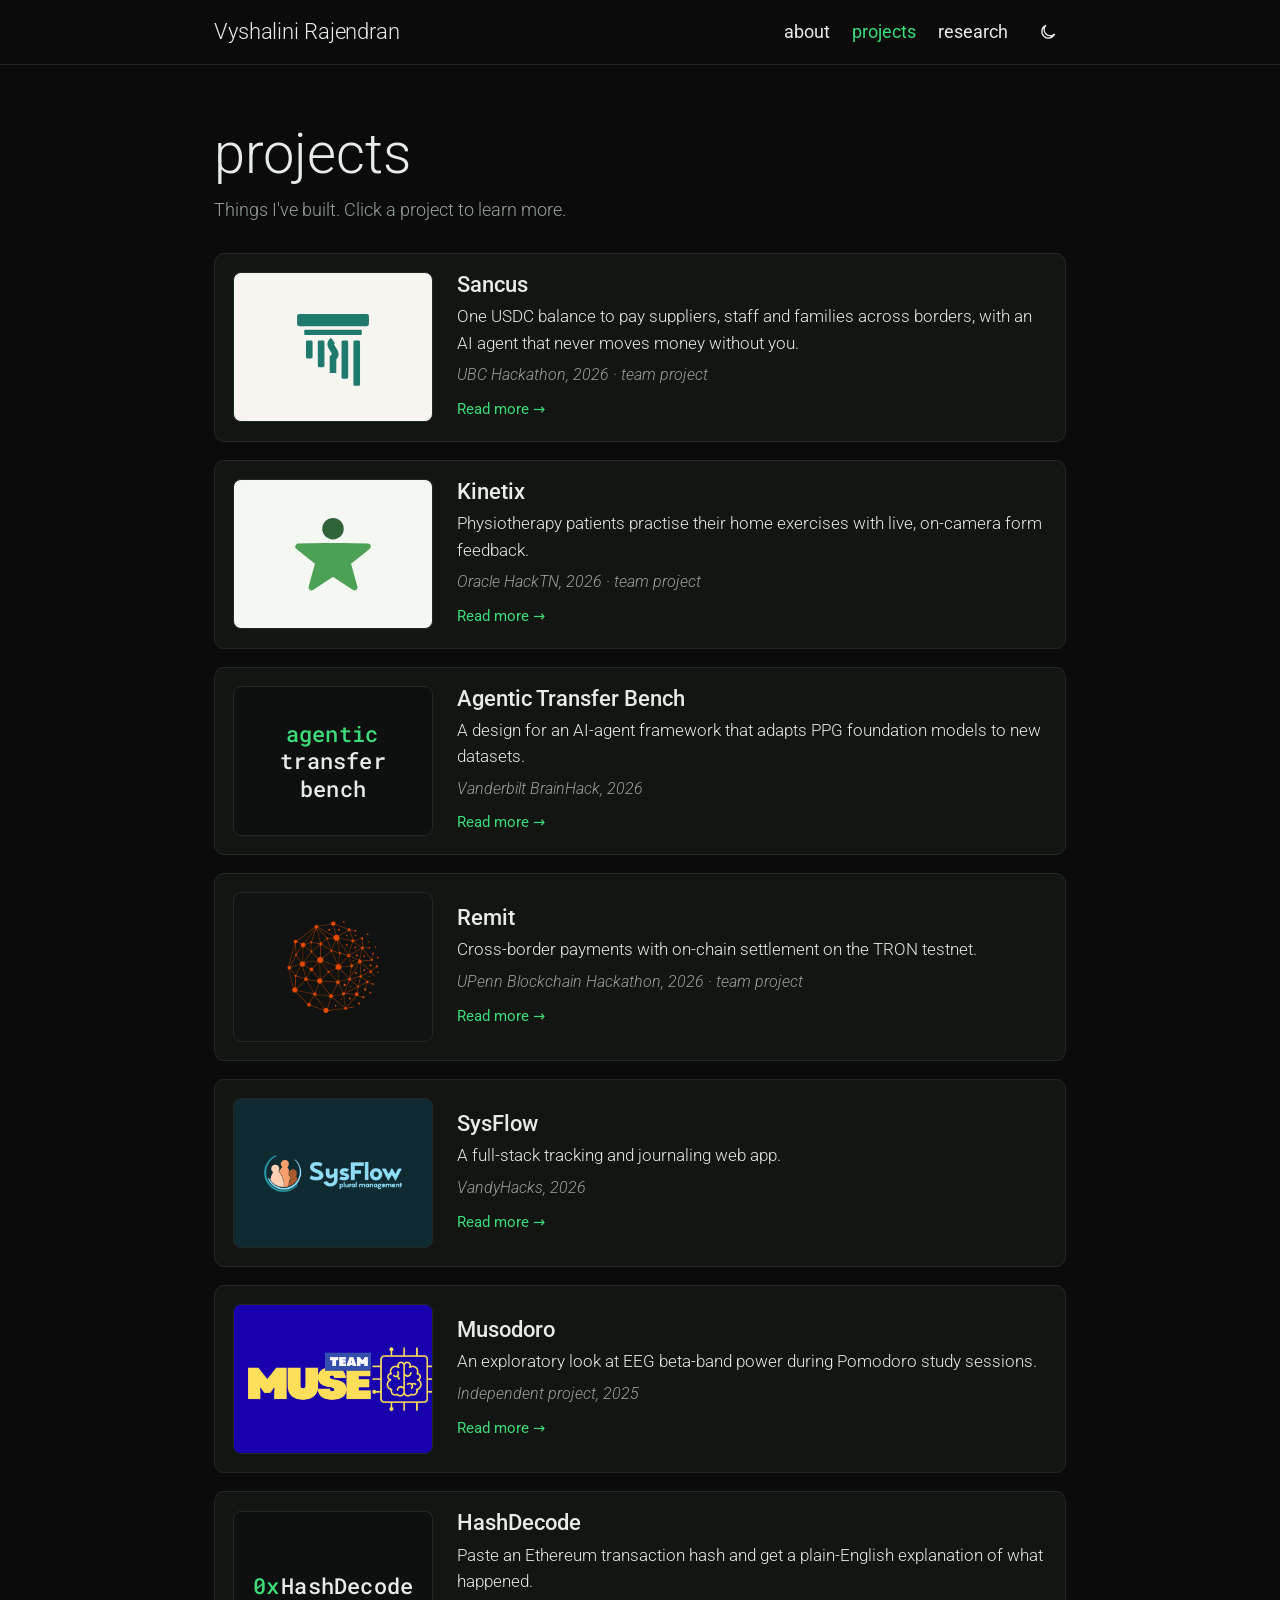
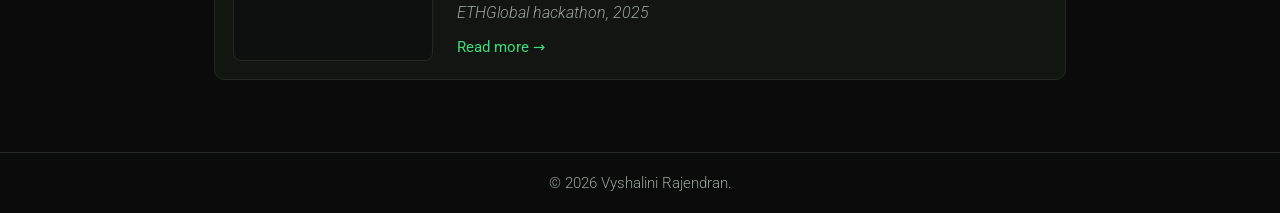
==== commit a12f194d: "Wrap Agentic Transfer Bench tile text Co-Authored-By: Claude Opus 5.5 <noreply@anthropic.com>" ====
--- a/projects/index.html
+++ b/projects/index.html
@@ -58,7 +58,7 @@
         </div>
       </li>
       <li class="pcard">
-        <div class="logo-tile" style="--tile:#0d100e"><span class="wordmark"><b>agentic</b>transfer&nbsp;bench</span></div>
+        <div class="logo-tile" style="--tile:#0d100e"><span class="wordmark"><b>agentic</b><br>transfer<br>bench</span></div>
         <div>
           <h2><a href="agentic-transfer-bench/">Agentic Transfer Bench</a></h2>
           <p class="one">A design for an AI-agent framework that adapts PPG foundation models to new datasets.</p>
--- a/styles.css
+++ b/styles.css
@@ -264,3 +264,5 @@
 /* experience details */
 .table .sub { margin: 8px 0 0; padding-left: 18px; list-style: disc; }
 .table .sub li { display: list-item; border: 0; padding: 3px 0; font-size: 15px; color: var(--muted); }
+.wordmark { text-align: center; }
+.wordmark br + * , .wordmark:has(br) { line-height: 1.25; }
